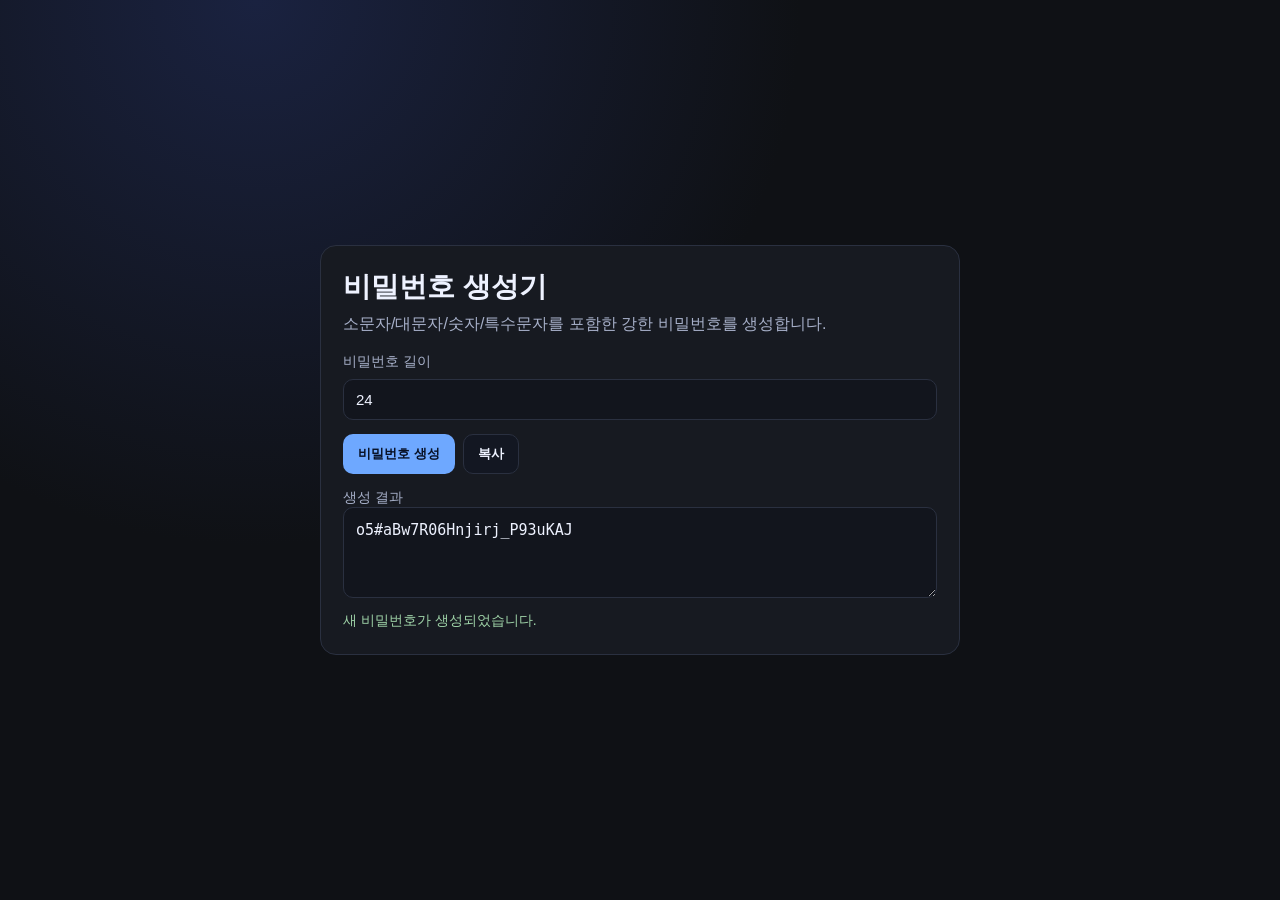
==== index.html @ 5dd61aad "Add password generator and CNAME" ====
<!doctype html>
<html lang="ko">
  <head>
    <meta charset="UTF-8" />
    <meta name="viewport" content="width=device-width, initial-scale=1.0" />
    <title>utils.chuckpark.kr - 비밀번호 생성기</title>
    <meta name="description" content="강한 비밀번호 생성기" />
    <link rel="stylesheet" href="./styles.css" />
  </head>
  <body>
    <main class="wrap">
      <section class="card">
        <h1>비밀번호 생성기</h1>
        <p class="desc">소문자/대문자/숫자/특수문자를 포함한 강한 비밀번호를 생성합니다.</p>

        <div class="row">
          <label for="length">비밀번호 길이</label>
          <input id="length" type="number" min="8" max="64" value="24" inputmode="numeric" />
        </div>

        <div class="actions">
          <button id="generateBtn" class="btn primary" type="button">비밀번호 생성</button>
          <button id="copyBtn" class="btn" type="button">복사</button>
        </div>

        <label for="result" class="result-label">생성 결과</label>
        <textarea id="result" rows="3" readonly placeholder="생성된 비밀번호가 여기에 표시됩니다."></textarea>

        <p id="feedback" class="feedback" aria-live="polite"></p>
      </section>
    </main>

    <script src="./app.js"></script>
  </body>
</html>
---- styles.css ----
:root {
  --bg: #0f1115;
  --card: #171a21;
  --line: #2a3040;
  --text: #eef2ff;
  --muted: #a7b0c9;
  --primary: #6ea8ff;
}

* { box-sizing: border-box; }

body {
  margin: 0;
  min-height: 100vh;
  font-family: Inter, -apple-system, BlinkMacSystemFont, "Segoe UI", sans-serif;
  background: radial-gradient(circle at 20% 0%, #1a2240 0%, var(--bg) 40%);
  color: var(--text);
}

.wrap {
  min-height: 100vh;
  display: grid;
  place-items: center;
  padding: 24px;
}

.card {
  width: min(640px, 100%);
  border: 1px solid var(--line);
  border-radius: 16px;
  background: var(--card);
  padding: 22px;
}

h1 {
  margin: 0 0 8px;
  font-size: 28px;
}

.desc {
  margin: 0 0 18px;
  color: var(--muted);
}

.row {
  display: grid;
  gap: 8px;
  margin-bottom: 14px;
}

label {
  font-size: 14px;
  color: var(--muted);
}

input,
textarea {
  width: 100%;
  border: 1px solid var(--line);
  border-radius: 10px;
  background: #12151d;
  color: var(--text);
  padding: 11px 12px;
  font-size: 15px;
}

textarea {
  resize: vertical;
  font-family: ui-monospace, SFMono-Regular, Menlo, Consolas, monospace;
  line-height: 1.5;
}

.actions {
  display: flex;
  gap: 8px;
  margin-bottom: 14px;
}

.btn {
  border: 1px solid var(--line);
  background: #131722;
  color: var(--text);
  border-radius: 10px;
  padding: 10px 14px;
  font-weight: 600;
  cursor: pointer;
}

.btn.primary {
  background: var(--primary);
  color: #081126;
  border-color: transparent;
}

.feedback {
  margin: 10px 0 0;
  min-height: 20px;
  font-size: 14px;
  color: #9fd3a8;
}
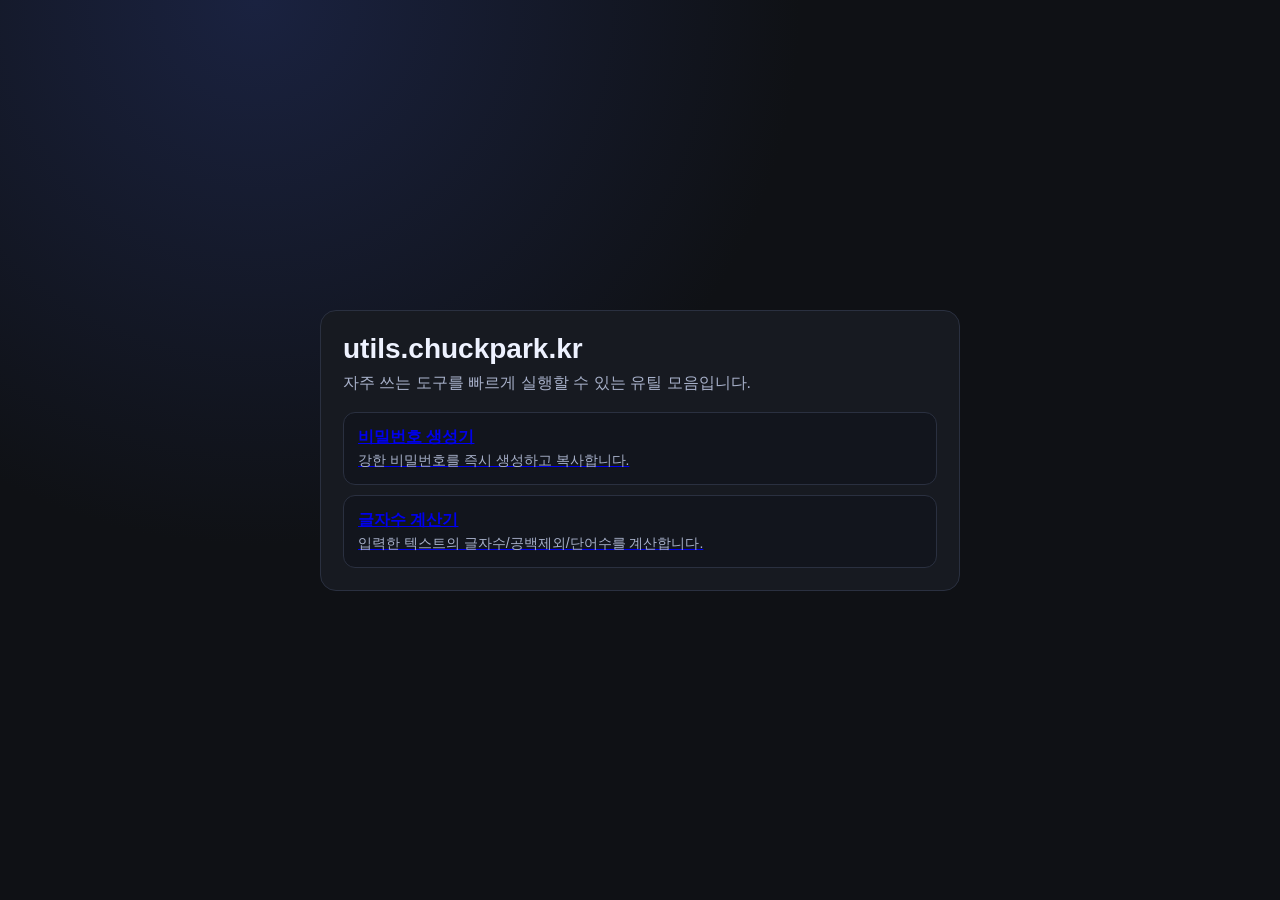
==== commit e6bc6af0: "Turn utils into tool hub and add text counter" ====
--- a/index.html
+++ b/index.html
@@ -3,33 +3,28 @@
   <head>
     <meta charset="UTF-8" />
     <meta name="viewport" content="width=device-width, initial-scale=1.0" />
-    <title>utils.chuckpark.kr - 비밀번호 생성기</title>
-    <meta name="description" content="강한 비밀번호 생성기" />
+    <title>utils.chuckpark.kr</title>
+    <meta name="description" content="작은 유틸 모음" />
     <link rel="stylesheet" href="./styles.css" />
   </head>
   <body>
     <main class="wrap">
       <section class="card">
-        <h1>비밀번호 생성기</h1>
-        <p class="desc">소문자/대문자/숫자/특수문자를 포함한 강한 비밀번호를 생성합니다.</p>
+        <h1>utils.chuckpark.kr</h1>
+        <p class="desc">자주 쓰는 도구를 빠르게 실행할 수 있는 유틸 모음입니다.</p>
 
-        <div class="row">
-          <label for="length">비밀번호 길이</label>
-          <input id="length" type="number" min="8" max="64" value="24" inputmode="numeric" />
+        <div class="tool-list">
+          <a class="tool-item" href="./password.html">
+            <strong>비밀번호 생성기</strong>
+            <span>강한 비밀번호를 즉시 생성하고 복사합니다.</span>
+          </a>
+
+          <a class="tool-item" href="./counter.html">
+            <strong>글자수 계산기</strong>
+            <span>입력한 텍스트의 글자수/공백제외/단어수를 계산합니다.</span>
+          </a>
         </div>
-
-        <div class="actions">
-          <button id="generateBtn" class="btn primary" type="button">비밀번호 생성</button>
-          <button id="copyBtn" class="btn" type="button">복사</button>
-        </div>
-
-        <label for="result" class="result-label">생성 결과</label>
-        <textarea id="result" rows="3" readonly placeholder="생성된 비밀번호가 여기에 표시됩니다."></textarea>
-
-        <p id="feedback" class="feedback" aria-live="polite"></p>
       </section>
     </main>
-
-    <script src="./app.js"></script>
   </body>
 </html>
--- a/styles.css
+++ b/styles.css
@@ -98,3 +98,63 @@
   font-size: 14px;
   color: #9fd3a8;
 }
+
+.back-link {
+  display: inline-block;
+  margin-bottom: 10px;
+  color: var(--muted);
+  font-size: 14px;
+}
+
+.tool-list {
+  display: grid;
+  gap: 10px;
+}
+
+.tool-item {
+  border: 1px solid var(--line);
+  border-radius: 12px;
+  padding: 14px;
+  background: #12151d;
+  display: grid;
+  gap: 4px;
+}
+
+.tool-item strong {
+  font-size: 16px;
+}
+
+.tool-item span {
+  color: var(--muted);
+  font-size: 14px;
+}
+
+.tool-item:hover {
+  border-color: var(--primary);
+}
+
+.stats {
+  margin-top: 14px;
+  display: grid;
+  grid-template-columns: repeat(2, minmax(0, 1fr));
+  gap: 8px;
+}
+
+.stat {
+  border: 1px solid var(--line);
+  border-radius: 10px;
+  background: #12151d;
+  padding: 10px 12px;
+  display: flex;
+  justify-content: space-between;
+  align-items: center;
+}
+
+.stat span {
+  color: var(--muted);
+  font-size: 14px;
+}
+
+.stat strong {
+  font-size: 18px;
+}
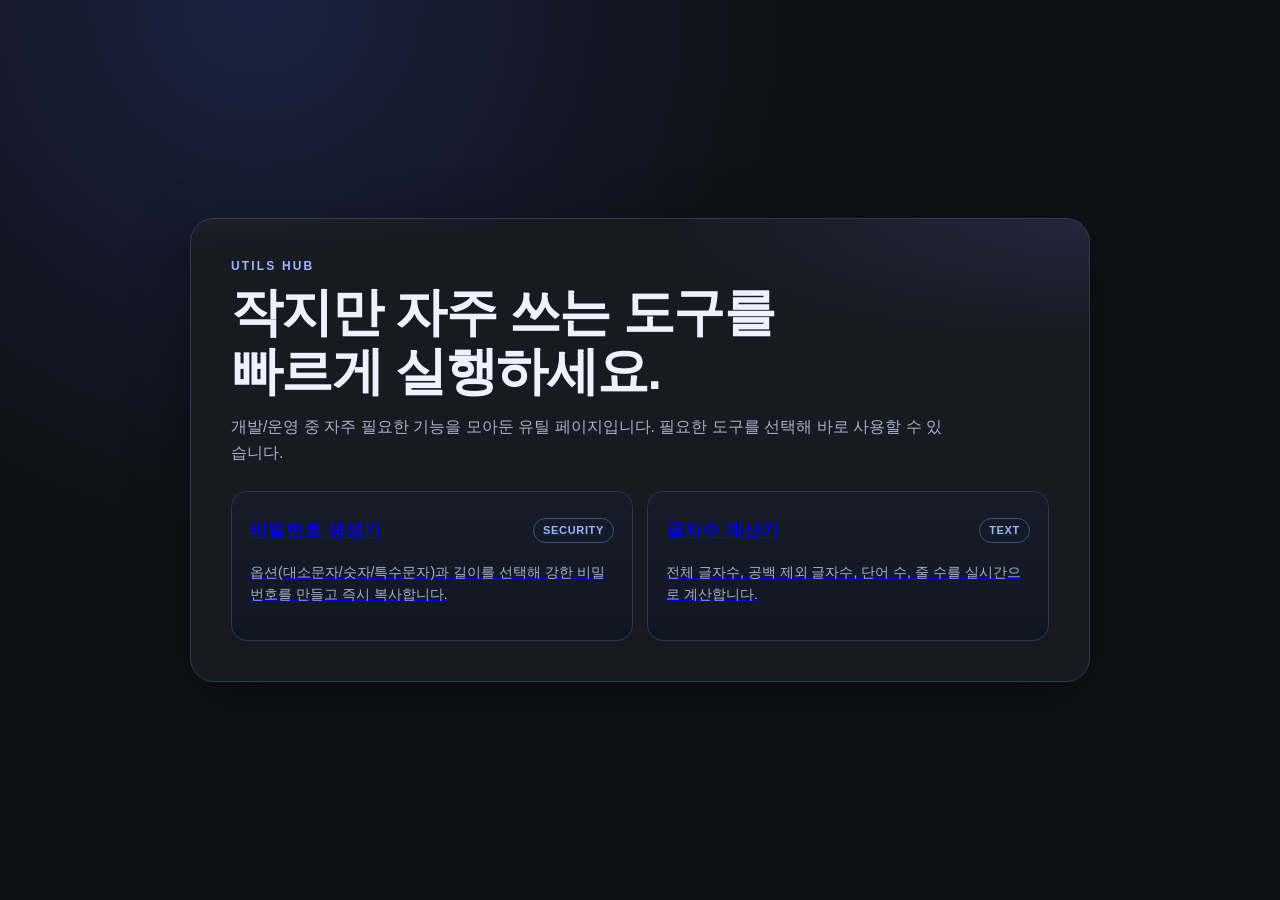
==== commit f72128cd: "Improve utils home UI and metadata" ====
--- a/index.html
+++ b/index.html
@@ -3,25 +3,43 @@
   <head>
     <meta charset="UTF-8" />
     <meta name="viewport" content="width=device-width, initial-scale=1.0" />
-    <title>utils.chuckpark.kr</title>
-    <meta name="description" content="작은 유틸 모음" />
+    <title>utils.chuckpark.kr | 실전 유틸 모음</title>
+    <meta name="description" content="비밀번호 생성기, 글자수 계산기 등 자주 쓰는 실전 유틸을 빠르게 사용할 수 있는 도구 모음." />
+    <link rel="canonical" href="https://utils.chuckpark.kr/" />
+
+    <meta property="og:type" content="website" />
+    <meta property="og:url" content="https://utils.chuckpark.kr/" />
+    <meta property="og:title" content="utils.chuckpark.kr | 실전 유틸 모음" />
+    <meta property="og:description" content="비밀번호 생성기, 글자수 계산기 등 자주 쓰는 실전 유틸을 빠르게 사용할 수 있는 도구 모음." />
+
+    <meta name="twitter:card" content="summary" />
+    <meta name="twitter:title" content="utils.chuckpark.kr | 실전 유틸 모음" />
+    <meta name="twitter:description" content="비밀번호 생성기, 글자수 계산기 등 자주 쓰는 실전 유틸을 빠르게 사용할 수 있는 도구 모음." />
+
     <link rel="stylesheet" href="./styles.css" />
   </head>
-  <body>
+  <body class="util-home">
     <main class="wrap">
-      <section class="card">
-        <h1>utils.chuckpark.kr</h1>
-        <p class="desc">자주 쓰는 도구를 빠르게 실행할 수 있는 유틸 모음입니다.</p>
+      <section class="card home-card">
+        <p class="home-kicker">UTILS HUB</p>
+        <h1>작지만 자주 쓰는 도구를<br />빠르게 실행하세요.</h1>
+        <p class="desc">개발/운영 중 자주 필요한 기능을 모아둔 유틸 페이지입니다. 필요한 도구를 선택해 바로 사용할 수 있습니다.</p>
 
-        <div class="tool-list">
+        <div class="tool-list home-tools">
           <a class="tool-item" href="./password.html">
-            <strong>비밀번호 생성기</strong>
-            <span>강한 비밀번호를 즉시 생성하고 복사합니다.</span>
+            <div class="tool-head">
+              <strong>비밀번호 생성기</strong>
+              <span class="tool-pill">SECURITY</span>
+            </div>
+            <span>옵션(대소문자/숫자/특수문자)과 길이를 선택해 강한 비밀번호를 만들고 즉시 복사합니다.</span>
           </a>
 
           <a class="tool-item" href="./counter.html">
-            <strong>글자수 계산기</strong>
-            <span>입력한 텍스트의 글자수/공백제외/단어수를 계산합니다.</span>
+            <div class="tool-head">
+              <strong>글자수 계산기</strong>
+              <span class="tool-pill">TEXT</span>
+            </div>
+            <span>전체 글자수, 공백 제외 글자수, 단어 수, 줄 수를 실시간으로 계산합니다.</span>
           </a>
         </div>
       </section>
--- a/styles.css
+++ b/styles.css
@@ -53,7 +53,34 @@
   color: var(--muted);
 }
 
-input,
+.option-group {
+  margin: 0 0 14px;
+  padding: 12px;
+  border: 1px solid var(--line);
+  border-radius: 10px;
+  background: #12151d;
+}
+
+.option-group legend {
+  padding: 0 6px;
+  color: var(--muted);
+  font-size: 13px;
+}
+
+.check {
+  display: flex;
+  align-items: center;
+  gap: 8px;
+  margin: 8px 0;
+  color: var(--text);
+}
+
+.check input[type='checkbox'] {
+  width: 16px;
+  height: 16px;
+}
+
+input[type='number'],
 textarea {
   width: 100%;
   border: 1px solid var(--line);
@@ -133,6 +160,87 @@
   border-color: var(--primary);
 }
 
+.util-home .home-card {
+  width: min(900px, 100%);
+  padding: clamp(24px, 4vw, 40px);
+  border-radius: 24px;
+  border-color: #323b52;
+  background:
+    radial-gradient(1000px 220px at 0% -20%, rgba(117, 169, 255, 0.18), transparent 55%),
+    radial-gradient(700px 200px at 100% 0%, rgba(144, 118, 255, 0.12), transparent 60%),
+    var(--card);
+  box-shadow: 0 18px 60px rgba(0, 0, 0, 0.35);
+}
+
+.util-home .home-kicker {
+  margin: 0 0 10px;
+  font-size: 12px;
+  letter-spacing: 0.18em;
+  color: #9db6ff;
+  font-weight: 700;
+}
+
+.util-home h1 {
+  font-size: clamp(32px, 5.4vw, 52px);
+  line-height: 1.12;
+  letter-spacing: -0.03em;
+  margin: 0 0 14px;
+}
+
+.util-home .desc {
+  max-width: 720px;
+  margin-bottom: 24px;
+  font-size: 16px;
+  line-height: 1.65;
+}
+
+.util-home .home-tools {
+  display: grid;
+  grid-template-columns: repeat(2, minmax(0, 1fr));
+  gap: 14px;
+}
+
+.util-home .tool-item {
+  min-height: 150px;
+  padding: 18px;
+  border-radius: 16px;
+  background: linear-gradient(180deg, rgba(255,255,255,0.02), rgba(255,255,255,0)), #121724;
+  border-color: #2d3550;
+  transition: transform .2s ease, border-color .2s ease, box-shadow .2s ease;
+}
+
+.util-home .tool-item:hover {
+  border-color: #8db5ff;
+  transform: translateY(-2px);
+  box-shadow: 0 10px 24px rgba(14, 24, 50, 0.5);
+}
+
+.util-home .tool-head {
+  display: flex;
+  align-items: center;
+  justify-content: space-between;
+  gap: 8px;
+  margin-bottom: 8px;
+}
+
+.util-home .tool-item strong {
+  font-size: 18px;
+}
+
+.util-home .tool-item span {
+  line-height: 1.55;
+}
+
+.util-home .tool-pill {
+  font-size: 11px;
+  color: #9ab8f8;
+  border: 1px solid #385086;
+  border-radius: 999px;
+  padding: 3px 9px;
+  letter-spacing: 0.06em;
+  font-weight: 600;
+}
+
 .stats {
   margin-top: 14px;
   display: grid;
@@ -158,3 +266,17 @@
 .stat strong {
   font-size: 18px;
 }
+
+@media (max-width: 760px) {
+  .util-home .home-tools {
+    grid-template-columns: 1fr;
+  }
+
+  .util-home .tool-item {
+    min-height: auto;
+  }
+
+  .util-home h1 {
+    font-size: clamp(28px, 9vw, 40px);
+  }
+}
